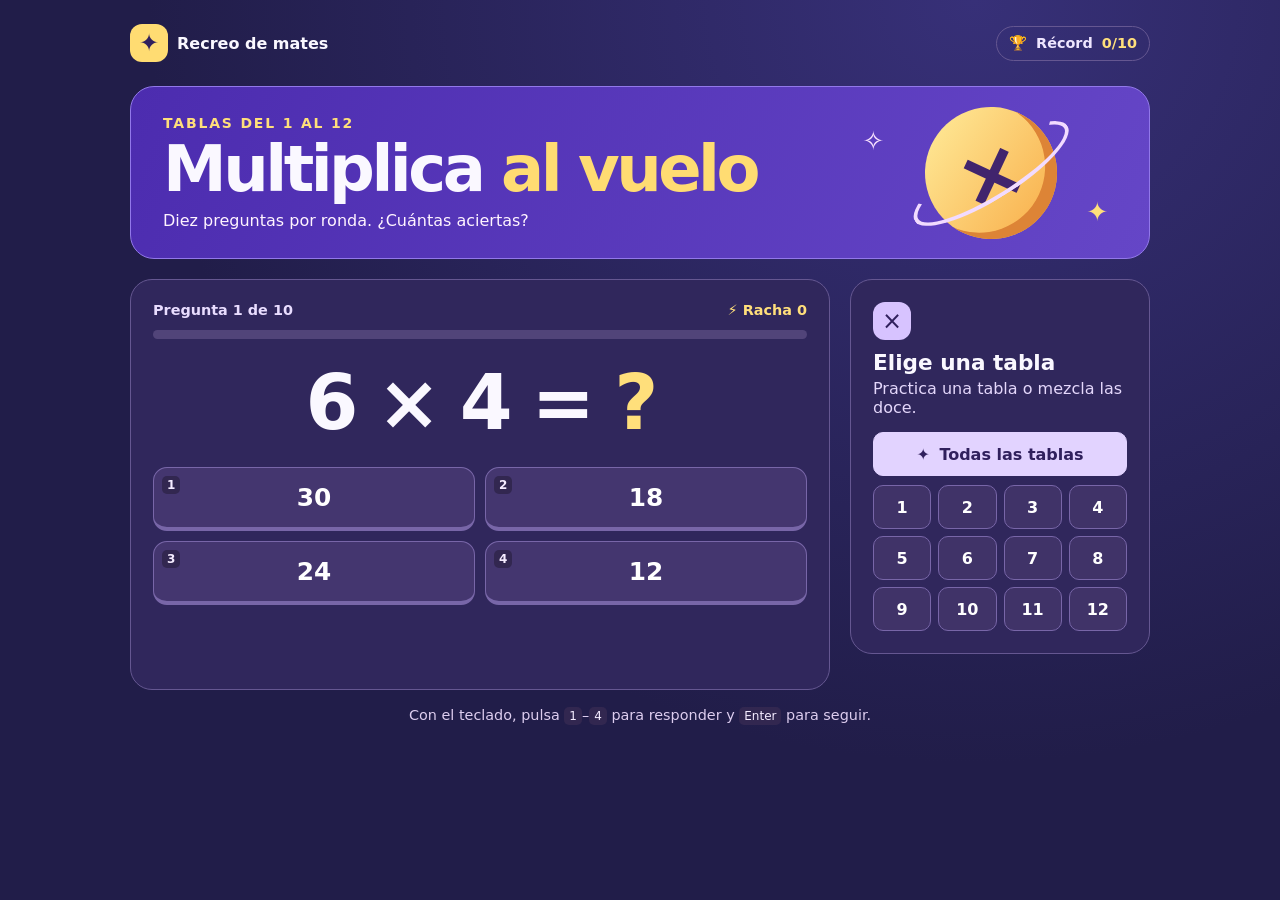
==== index.html @ 6403aaa1 "Añade el juego Multiplica al vuelo" ====
<!doctype html>
<html lang="es">
<head>
<meta charset="utf-8">
<meta name="viewport" content="width=device-width, initial-scale=1">
<meta name="theme-color" content="#24205a">
<title>Multiplica al vuelo</title>
<link rel="stylesheet" href="estilos.css">
<script src="juego.js" defer></script>
</head>
<body>
<main class="shell">
<header class="masthead">
  <div class="brand"><span class="logo" aria-hidden="true">✦</span> Recreo de mates</div>
  <div class="record"><span aria-hidden="true">🏆</span> Récord <strong id="record">0/10</strong></div>
</header>
<section class="hero">
  <p class="eyebrow">TABLAS DEL 1 AL 12</p>
  <h1>Multiplica <em>al vuelo</em></h1>
  <p>Diez preguntas por ronda. ¿Cuántas aciertas?</p>
  <div class="planet" aria-hidden="true"><span>×</span></div>
  <span class="spark s1" aria-hidden="true">✧</span><span class="spark s2" aria-hidden="true">✦</span>
</section>
<div class="layout">
  <section class="game" aria-label="Partida">
    <div class="game-head">
      <span id="progress-label">Pregunta 1 de 10</span>
      <span id="streak"><span aria-hidden="true">⚡</span> Racha 0</span>
    </div>
    <progress id="progress" value="0" max="10" aria-label="Preguntas respondidas"></progress>
    <div id="round">
      <h2 id="problem" tabindex="-1"></h2>
      <div id="answers" class="answers" aria-label="Opciones de respuesta"></div>
      <div class="feedback">
        <p id="message" role="status"></p>
        <button id="next" class="primary" type="button" hidden>Siguiente</button>
      </div>
    </div>
    <div id="summary" hidden>
      <div class="medal" aria-hidden="true">★</div>
      <h2 id="result" tabindex="-1"></h2>
      <p id="result-note"></p>
      <ul id="review"></ul>
      <button id="again" type="button" class="primary">Jugar otra vez</button>
    </div>
  </section>
  <aside class="settings" aria-labelledby="settings-title">
    <span class="tile" aria-hidden="true">×</span>
    <h2 id="settings-title">Elige una tabla</h2>
    <p>Practica una tabla o mezcla las doce.</p>
    <button type="button" class="mix" data-table="0" aria-pressed="true"><span aria-hidden="true">✦</span> Todas las tablas</button>
    <div id="tables" class="tables"></div>
  </aside>
</div>
<p class="keyboard">Con el teclado, pulsa <kbd>1</kbd>–<kbd>4</kbd> para responder y <kbd>Enter</kbd> para seguir.</p>
</main>
</body>
</html>
---- estilos.css ----
* { box-sizing: border-box; }
:root {
  color-scheme: dark;
  font-family: ui-rounded, "Trebuchet MS", system-ui, sans-serif;
  color: #faf8ff;
  background: #211d49;
}
body { margin: 0; min-height: 100vh; background: radial-gradient(ellipse at 76% 0%, #373078, transparent 60%); }
button { font: inherit; cursor: pointer; }
button:focus-visible, [tabindex="-1"]:focus-visible { outline: 3px solid #ffd966; outline-offset: 4px; }
[hidden] { display: none !important; }
.shell { width: min(100% - 32px, 1020px); margin: auto; padding: 24px 0; }
.masthead { display: flex; align-items: center; justify-content: space-between; gap: 12px; margin-bottom: 24px; }
.brand, .record { display: flex; align-items: center; gap: 9px; font-weight: 800; }
.logo, .tile { background: #ffdc72; color: #30205d; border-radius: 12px; display: inline-grid; place-items: center; width: 38px; height: 38px; font-size: 1.5rem; }
.record { border: 1px solid #655791; border-radius: 999px; padding: 8px 12px; color: #eee6ff; font-size: .9rem; }
.record strong { color: #ffdf7b; }
.hero { position: relative; isolation: isolate; overflow: hidden; background: linear-gradient(115deg, #4c2caf, #6546c7); border: 1px solid #9278ea; border-radius: 24px; padding: 28px 32px; margin-bottom: 20px; }
.hero p { margin: 0; color: #fff4ff; }
.hero .eyebrow { color: #ffdf7b; font-size: .875rem; font-weight: 900; letter-spacing: .13em; }
h1 { margin: 5px 0 8px; font-size: clamp(2.25rem, 6vw, 4rem); line-height: 1.05; letter-spacing: -.055em; }
h1 em { color: #ffdc72; font-style: normal; }
.planet { position: absolute; z-index: -1; width: 132px; height: 132px; right: 9%; top: 50%; transform: translateY(-50%) rotate(-20deg); display: grid; place-items: center; border-radius: 50%; background: linear-gradient(145deg,#ffec9a,#f8ab46); color: #41246d; font-size: 5.1rem; font-weight: 900; box-shadow: inset -9px -10px 0 #dd8436; }
.planet::after { content: ""; position: absolute; width: 172px; height: 43px; border: 4px solid #f2dbff; border-top-color: transparent; border-radius: 50%; transform: rotate(-12deg); }
.spark { position: absolute; color: #fbe4ff; font-size: 1.65rem; z-index: -1; }
.s1 { right: 26%; top: 22%; } .s2 { right: 4%; bottom: 18%; color: #ffdf7b; }
.layout { display: grid; grid-template-columns: minmax(0, 1fr) minmax(230px, 300px); gap: 20px; align-items: start; }
.game, .settings { border-radius: 22px; border: 1px solid #655791; background: #30275c; padding: 22px; }
.game-head { display: flex; justify-content: space-between; gap: 12px; font-size: .9rem; font-weight: 800; color: #e9ddff; }
#streak { color: #ffdf7b; }
progress { width: 100%; height: 9px; appearance: none; display: block; margin-top: 12px; border: none; border-radius: 12px; background: #514479; overflow: hidden; }
progress::-webkit-progress-bar { background: #514479; }
progress::-webkit-progress-value { background: #be9cff; border-radius: 12px; }
progress::-moz-progress-bar { background: #be9cff; }
#problem { margin: 20px 0; text-align: center; font-size: clamp(2.8rem, 8vw, 4.75rem); line-height: 1.15; letter-spacing: -.05em; }
#problem span { color: #ffdf7b; }
.answers { display: grid; grid-template-columns: repeat(2, minmax(0, 1fr)); gap: 10px; }
.answer { position: relative; min-height: 64px; border-radius: 14px; border: 1px solid #7866a8; border-bottom-width: 4px; background: #44366f; color: #fff; font-size: 1.55rem; font-weight: 900; }
.answer kbd { position: absolute; top: 8px; left: 8px; font-weight: 700; }
.answer:hover:not(:disabled), .tables button:hover, .mix:hover { background: #58458b; }
.answer:disabled { cursor: default; }
.answer.correct { background: #235e4d; border-color: #87e9b9; }
.answer.incorrect { background: #713d68; border-color: #ff9bb5; }
.feedback { min-height: 62px; display: flex; align-items: center; justify-content: space-between; gap: 10px; padding-top: 10px; }
#message { margin: 0; color: #f1e4ff; }
.primary { background: #ffdc72; color: #291e52; border: none; border-radius: 12px; min-height: 44px; padding: 8px 16px; font-weight: 900; }
.primary:hover { background: #ffebaa; }
.settings h2 { margin: 10px 0 4px; font-size: 1.35rem; }
.settings p { margin: 0 0 15px; color: #e4d7fb; }
.tile { background: #d7c3ff; }
.mix, .tables button { border: 1px solid #7866a8; color: #fff; background: #403368; border-radius: 10px; min-height: 44px; font-weight: 800; }
.mix { width: 100%; margin-bottom: 9px; }
.mix span { padding-right: 4px; }
.tables { display: grid; grid-template-columns: repeat(4, minmax(0,1fr)); gap: 7px; }
button[aria-pressed="true"], button[aria-pressed="true"]:hover { background: #e2d3ff; color: #30205d; border-color: #e2d3ff; }
.keyboard { color: #ddcdef; text-align: center; font-size: .9rem; margin: 17px 0 0; }
kbd { display: inline-block; border-radius: 5px; color: #f5ecff; background: #322750; padding: 2px 5px; font: inherit; font-size: .75rem; }
#summary { text-align: center; padding-top: 18px; }
#summary h2 { margin: 8px 0; font-size: 2rem; }
.medal { color: #ffdc72; font-size: 3rem; line-height: 1; }
#review { max-width: 300px; margin: 12px auto 18px; list-style: none; padding: 0; color: #f2e8ff; }
#review li { padding: 3px; }
@media (max-width: 700px) {
  .layout { grid-template-columns: 1fr; }
  .planet { width: 74px; height: 74px; font-size: 2.8rem; right: 7%; top: 39%; }
  .planet::after { width: 92px; height: 24px; border-width: 3px; }
  .s1 { display: none; }
  .hero { padding: 24px 20px; }
  .hero h1 { max-width: calc(100% - 85px); }
}
@media (max-width: 380px) {
  .planet, .spark { display: none; }
  .hero h1 { max-width: none; }
  .game, .settings { padding: 16px; }
}
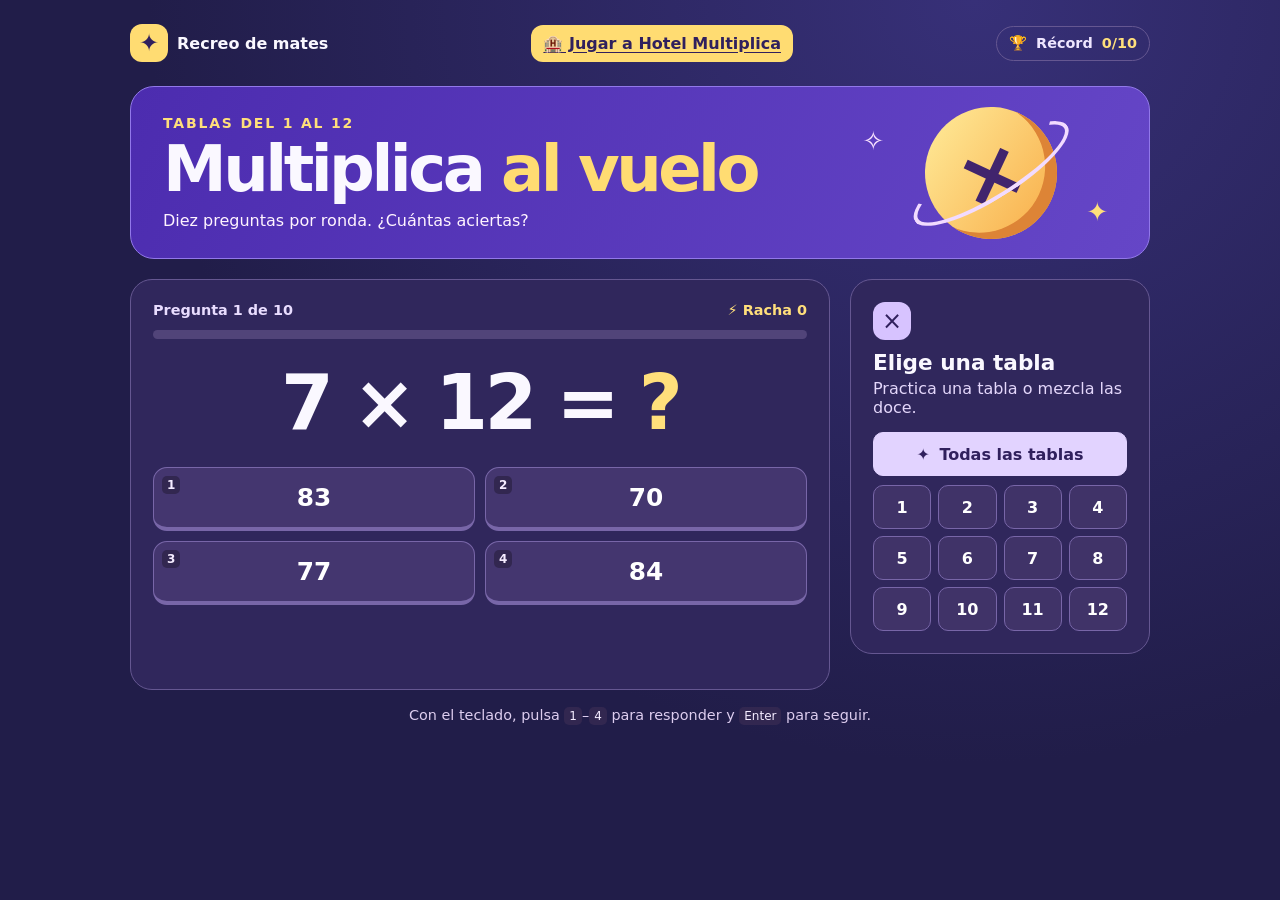
==== commit 9960652f: "Publica el juego Hotel Multiplica" ====
--- a/index.html
+++ b/index.html
@@ -12,6 +12,7 @@
 <main class="shell">
 <header class="masthead">
   <div class="brand"><span class="logo" aria-hidden="true">✦</span> Recreo de mates</div>
+  <a class="hotel-link" href="hotel/">🏨 Jugar a Hotel Multiplica</a>
   <div class="record"><span aria-hidden="true">🏆</span> Récord <strong id="record">0/10</strong></div>
 </header>
 <section class="hero">
--- a/estilos.css
+++ b/estilos.css
@@ -73,3 +73,7 @@
   .hero h1 { max-width: none; }
   .game, .settings { padding: 16px; }
 }
+
+.masthead { flex-wrap: wrap; }
+.hotel-link { color: #30205d; background: #ffdc72; border-radius: 12px; padding: 9px 12px; font-weight: 850; text-underline-offset: 3px; }
+.hotel-link:hover { background: #ffebaa; }
